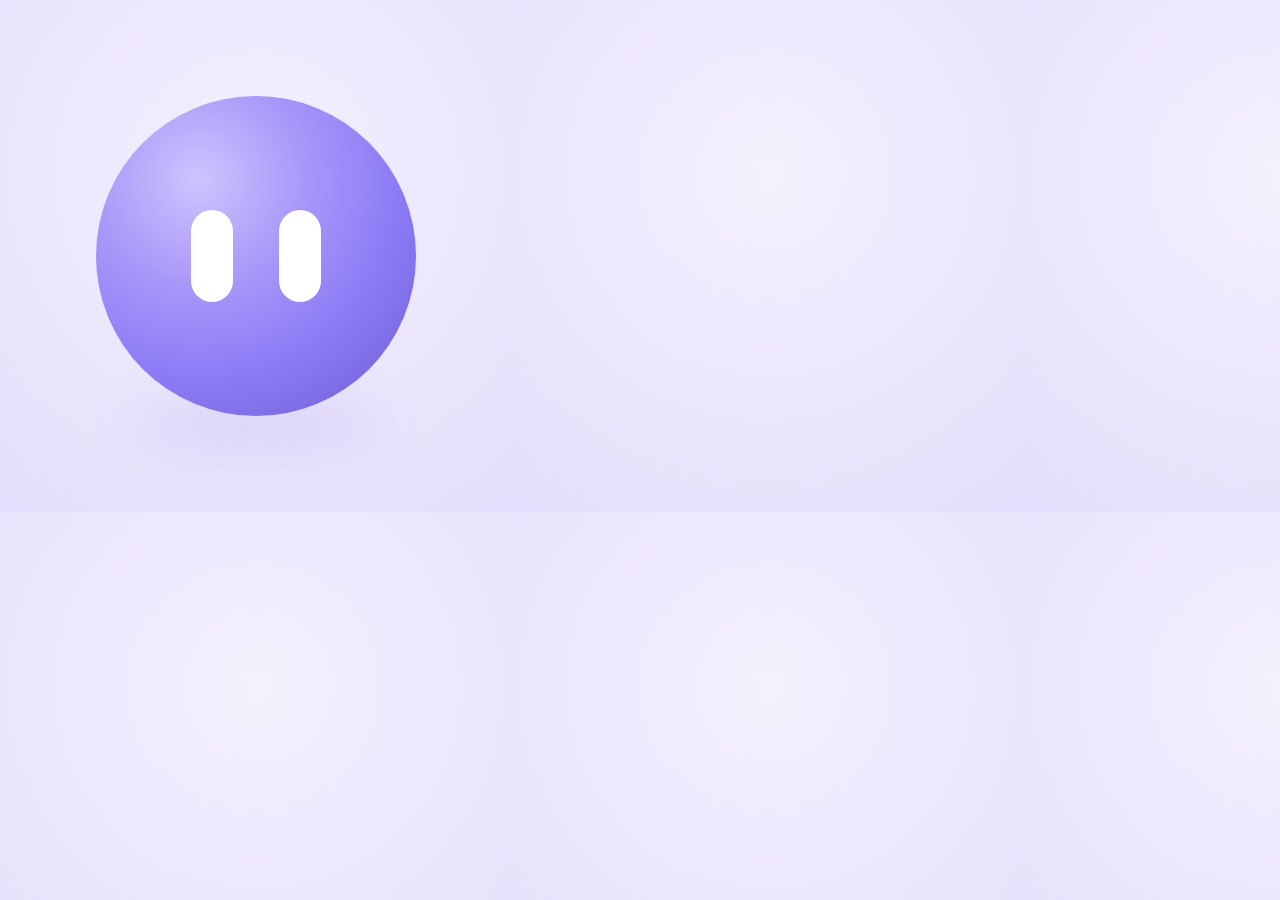
==== store/play/src/icon.html @ 1479bb00 "chore(store): Google Play 등록용 이미지 자료 추가 아이콘(512×512), 피처 그래픽(1024×500), 휴대전화 스크린샷 6장(1080×1920). Pla" ====
<!doctype html><html><head><meta charset="utf-8">
<link rel="stylesheet" href="_orb.css">
<style>
  html,body { margin:0; padding:0; width:512px; height:512px; overflow:hidden; }
  body {
    background: radial-gradient(circle at 50% 34%, #F4F1FE 0%, #E4DDFB 100%);
    display:flex; align-items:center; justify-content:center;
  }
  .orb {
    width: 320px; height: 320px;
    --eye-w: 42px; --eye-h: 92px; --eye-gap: 46px;
    --shadow-blur: 26px;
  }
</style></head>
<body><div class="orb"><div class="eyes"><div class="eye"></div><div class="eye"></div></div></div></body></html>
---- store/play/src/_orb.css ----
/* 앱의 SoftOrb 마스코트를 CSS 로 재현 (docs/DESIGN_V3.md 스펙) */
.orb {
  position: relative;
  border-radius: 50%;
  background:
    radial-gradient(circle at 32% 26%,
      #CFC3FE 0%, #A896F8 34%, #8B7CF6 62%, #6D5BD0 100%);
  display: flex;
  align-items: center;
  justify-content: center;
}
.orb::after { /* 바닥 그림자 */
  content: '';
  position: absolute;
  left: 12%; right: 12%;
  bottom: -7%;
  height: 9%;
  border-radius: 50%;
  background: rgba(109, 91, 208, .22);
  filter: blur(var(--shadow-blur, 14px));
  z-index: -1;
}
.eyes { display: flex; gap: var(--eye-gap); }
.eye {
  width: var(--eye-w);
  height: var(--eye-h);
  border-radius: 999px;
  background: #fff;
}
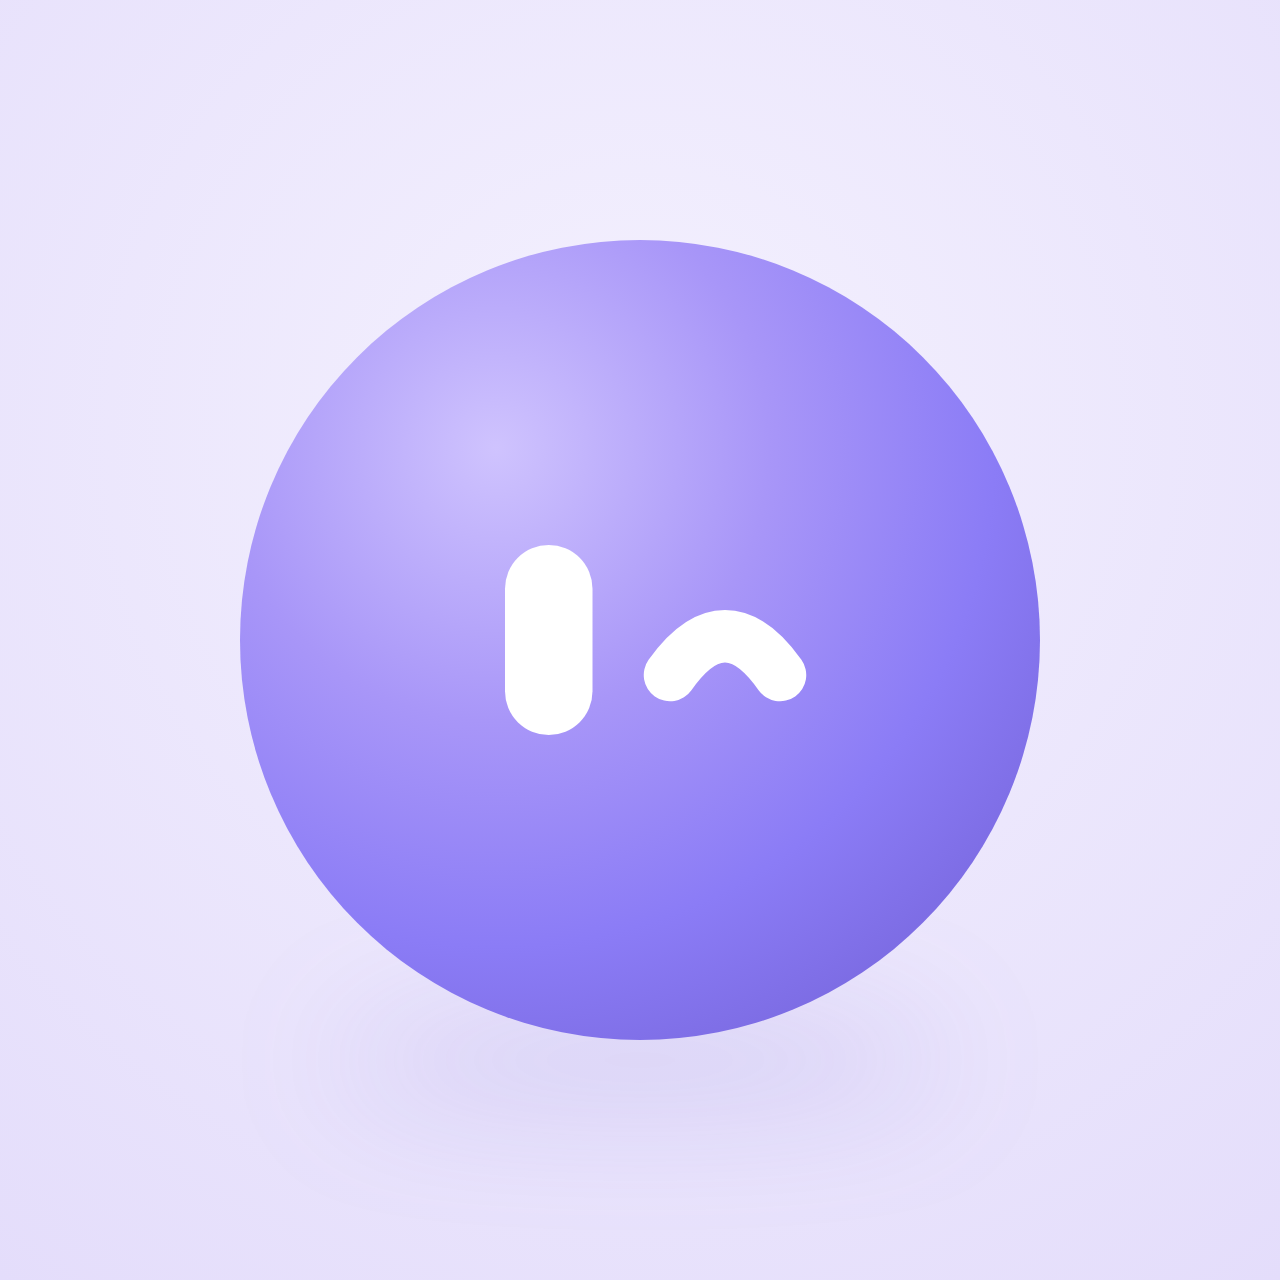
==== commit 78966c19: "feat: 앱 이름을 '핑계콜' 로 바꾸고 런처 아이콘을 마스코트로 이름 — 프로젝트 폴더명 'ai_fake_call' 이 홈 화면과 스토어에 그대로 노출되고 있었다. '핑계콜' " ====
--- a/store/play/src/icon.html
+++ b/store/play/src/icon.html
@@ -1,15 +1,20 @@
-<!doctype html><html><head><meta charset="utf-8">
-<link rel="stylesheet" href="_orb.css">
-<style>
-  html,body { margin:0; padding:0; width:512px; height:512px; overflow:hidden; }
-  body {
-    background: radial-gradient(circle at 50% 34%, #F4F1FE 0%, #E4DDFB 100%);
-    display:flex; align-items:center; justify-content:center;
-  }
-  .orb {
-    width: 320px; height: 320px;
-    --eye-w: 42px; --eye-h: 92px; --eye-gap: 46px;
-    --shadow-blur: 26px;
-  }
-</style></head>
-<body><div class="orb"><div class="eyes"><div class="eye"></div><div class="eye"></div></div></div></body></html>
+<!doctype html><html><head><meta charset="utf-8"><style>
+  html,body { margin:0; padding:0; width:100vw; height:100vw; overflow:hidden; }
+  body { background: radial-gradient(circle at 50% 34%, #F4F1FE 0%, #E4DDFB 100%);
+         display:flex; align-items:center; justify-content:center; }
+  .orb { width:62.5vw; height:62.5vw; position:relative; border-radius:50%;
+    background: radial-gradient(circle at 32% 26%,
+      #CFC3FE 0%, #A896F8 34%, #8B7CF6 62%, #6D5BD0 100%); }
+  .orb::after { content:''; position:absolute; left:12%; right:12%; bottom:-7%;
+    height:9%; border-radius:50%; background:rgba(109,91,208,.22);
+    filter:blur(5vw); z-index:-1; }
+  svg { position:absolute; inset:0; }
+</style></head><body>
+  <!-- 앱 안에서는 가끔 윙크하지만, 아이콘은 한 장이라 가장 이 앱다운
+       순간(윙크)을 고정해 둔다. -->
+  <div class="orb"><svg viewBox="0 0 320 320">
+    <rect x="106" y="122" width="35" height="76" rx="17.5" fill="#fff"/>
+    <path d="M172 174 q22 -31 44 0" stroke="#fff" stroke-width="21"
+          stroke-linecap="round" fill="none"/>
+  </svg></div>
+</body></html>
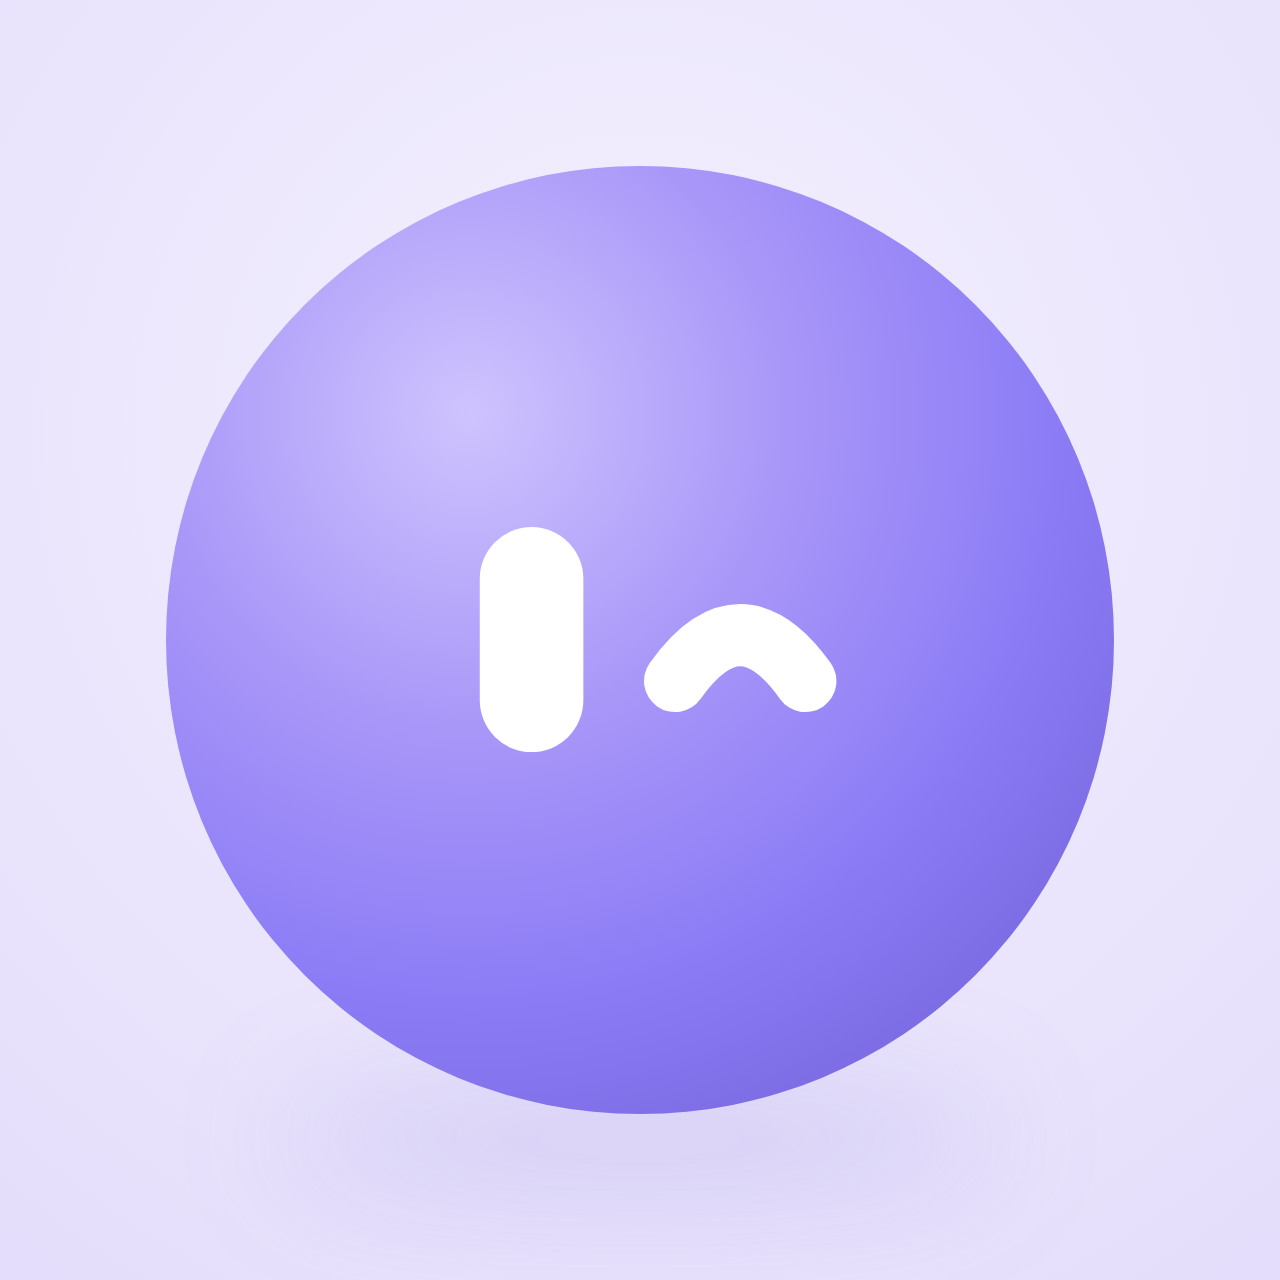
==== commit 45172f05: "fix: 마이크 권한 제거 + 런처 아이콘 위치·크기 교정 권한 — AI 음성이 꺼져 있어 마이크를 쓰지 않는데 RECORD_AUDIO 를 선언하고 있었다. 심사에서 설명을 요구받" ====
--- a/store/play/src/icon.html
+++ b/store/play/src/icon.html
@@ -2,7 +2,7 @@
   html,body { margin:0; padding:0; width:100vw; height:100vw; overflow:hidden; }
   body { background: radial-gradient(circle at 50% 34%, #F4F1FE 0%, #E4DDFB 100%);
          display:flex; align-items:center; justify-content:center; }
-  .orb { width:62.5vw; height:62.5vw; position:relative; border-radius:50%;
+  .orb { width:74vw; height:74vw; position:relative; border-radius:50%;
     background: radial-gradient(circle at 32% 26%,
       #CFC3FE 0%, #A896F8 34%, #8B7CF6 62%, #6D5BD0 100%); }
   .orb::after { content:''; position:absolute; left:12%; right:12%; bottom:-7%;
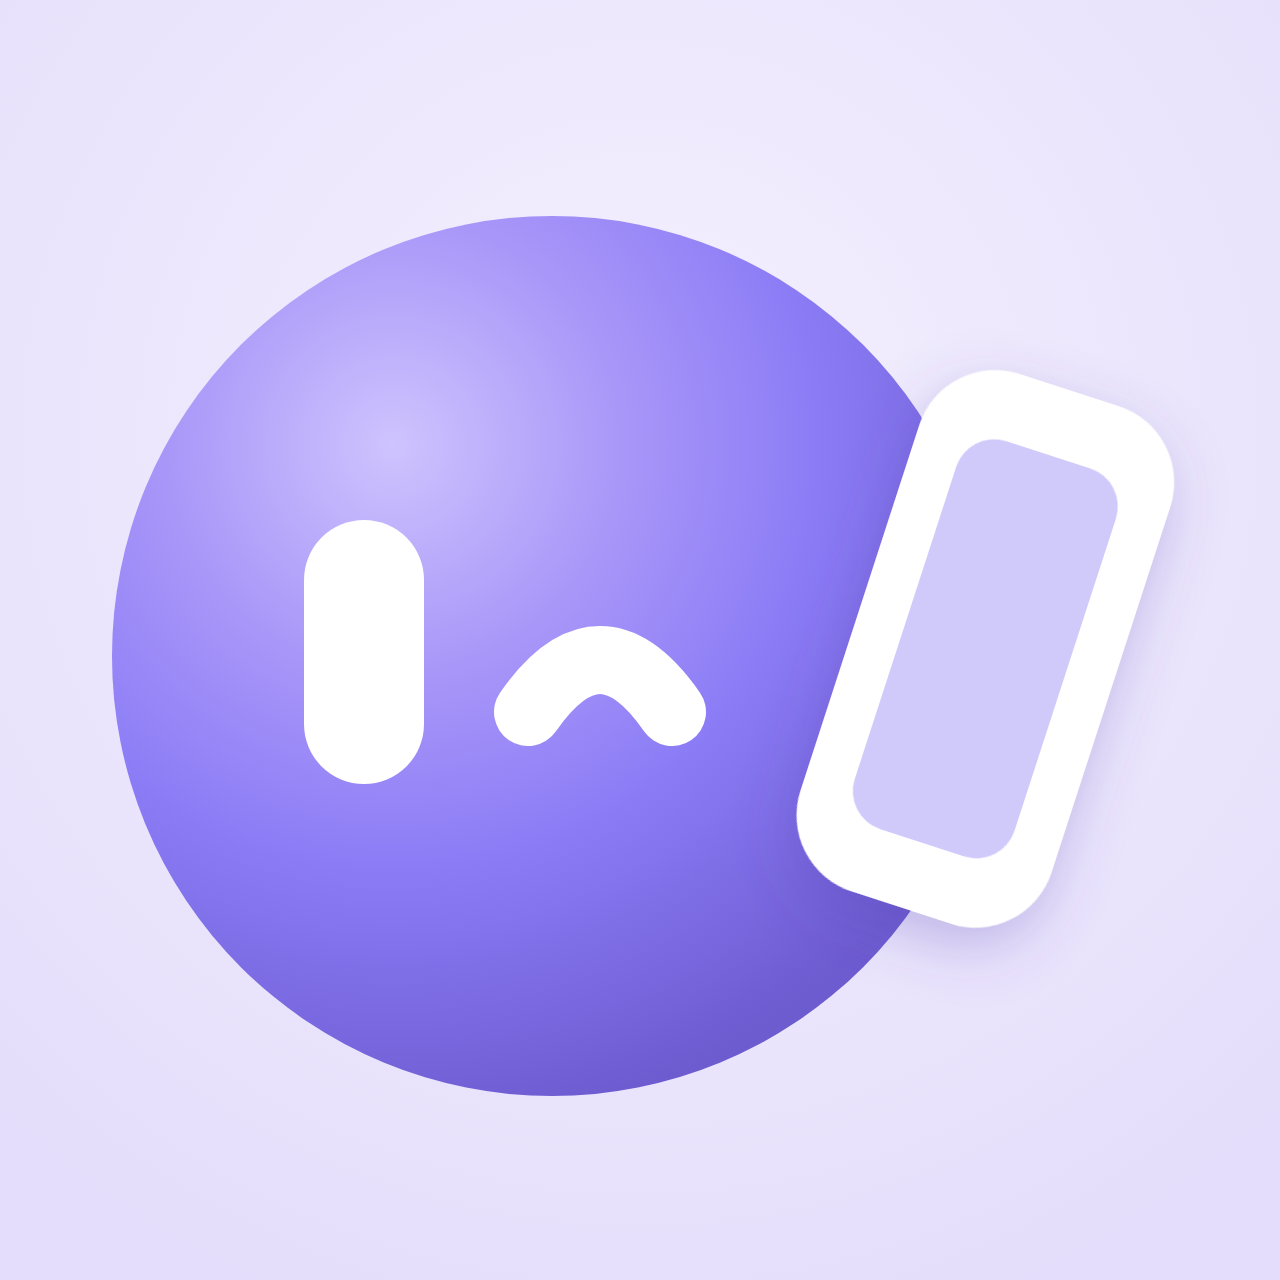
==== commit 05ca6f73: "feat(icon): 캐릭터가 전화를 받는 모습으로 전화 앱인데 아이콘이 그냥 얼굴이라 무슨 앱인지 형태로 드러나지 않았다. 윙크한 채 오른쪽 귀에 스마트폰을 대고 있는 그림으로 " ====
--- a/store/play/src/icon.html
+++ b/store/play/src/icon.html
@@ -1,20 +1,39 @@
 <!doctype html><html><head><meta charset="utf-8"><style>
   html,body { margin:0; padding:0; width:100vw; height:100vw; overflow:hidden; }
-  body { background: radial-gradient(circle at 50% 34%, #F4F1FE 0%, #E4DDFB 100%);
-         display:flex; align-items:center; justify-content:center; }
-  .orb { width:74vw; height:74vw; position:relative; border-radius:50%;
-    background: radial-gradient(circle at 32% 26%,
-      #CFC3FE 0%, #A896F8 34%, #8B7CF6 62%, #6D5BD0 100%); }
-  .orb::after { content:''; position:absolute; left:12%; right:12%; bottom:-7%;
-    height:9%; border-radius:50%; background:rgba(109,91,208,.22);
-    filter:blur(5vw); z-index:-1; }
-  svg { position:absolute; inset:0; }
+  svg { display:block; width:100vw; height:100vw; }
 </style></head><body>
-  <!-- 앱 안에서는 가끔 윙크하지만, 아이콘은 한 장이라 가장 이 앱다운
-       순간(윙크)을 고정해 둔다. -->
-  <div class="orb"><svg viewBox="0 0 320 320">
-    <rect x="106" y="122" width="35" height="76" rx="17.5" fill="#fff"/>
-    <path d="M172 174 q22 -31 44 0" stroke="#fff" stroke-width="21"
-          stroke-linecap="round" fill="none"/>
-  </svg></div>
-</body></html>
+<!-- 전부 하나의 SVG 로 그린다. CSS 로 배치하면 렌더 크기에 따라 어긋나서,
+     좌표를 viewBox 안에 고정하는 편이 안전하다.
+     앱 안에서는 가끔만 윙크하지만 아이콘은 한 장이라, 가장 이 앱다운
+     순간(윙크하며 전화를 받는 모습)을 고정해 둔다. -->
+<svg viewBox="0 0 320 320" xmlns="http://www.w3.org/2000/svg">
+  <defs>
+    <radialGradient id="bg" cx="50%" cy="34%" r="75%">
+      <stop offset="0" stop-color="#F4F1FE"/><stop offset="1" stop-color="#E4DDFB"/>
+    </radialGradient>
+    <radialGradient id="orb" cx="32%" cy="26%" r="78%">
+      <stop offset="0" stop-color="#CFC3FE"/><stop offset=".34" stop-color="#A896F8"/>
+      <stop offset=".62" stop-color="#8B7CF6"/><stop offset="1" stop-color="#6D5BD0"/>
+    </radialGradient>
+    <filter id="drop" x="-40%" y="-40%" width="180%" height="180%">
+      <feDropShadow dx="0" dy="5" stdDeviation="7"
+                    flood-color="#5B49B8" flood-opacity=".30"/>
+    </filter>
+  </defs>
+
+  <rect width="320" height="320" fill="url(#bg)"/>
+  <circle cx="138" cy="164" r="110" fill="url(#orb)"/>
+
+  <!-- 얼굴은 왼쪽 2/3 안에 둔다. 폰이 눈을 가리면 표정이 뭉개진다. -->
+  <rect x="76" y="130" width="30" height="66" rx="15" fill="#fff"/>
+  <path d="M132 178 q18 -26 36 0" stroke="#fff" stroke-width="17"
+        stroke-linecap="round" fill="none"/>
+
+  <!-- 폰은 귀 위치(오른쪽 가장자리)에. 그림자를 줘야 흰 폰이 밝은
+       배경 위에서도 떠 보인다. -->
+  <g transform="rotate(18 246 160)" filter="url(#drop)">
+    <rect x="214" y="94" width="66" height="136" rx="20" fill="#fff"/>
+    <rect x="226" y="111" width="42" height="102" rx="10"
+          fill="#8B7CF6" opacity=".40"/>
+  </g>
+</svg></body></html>
